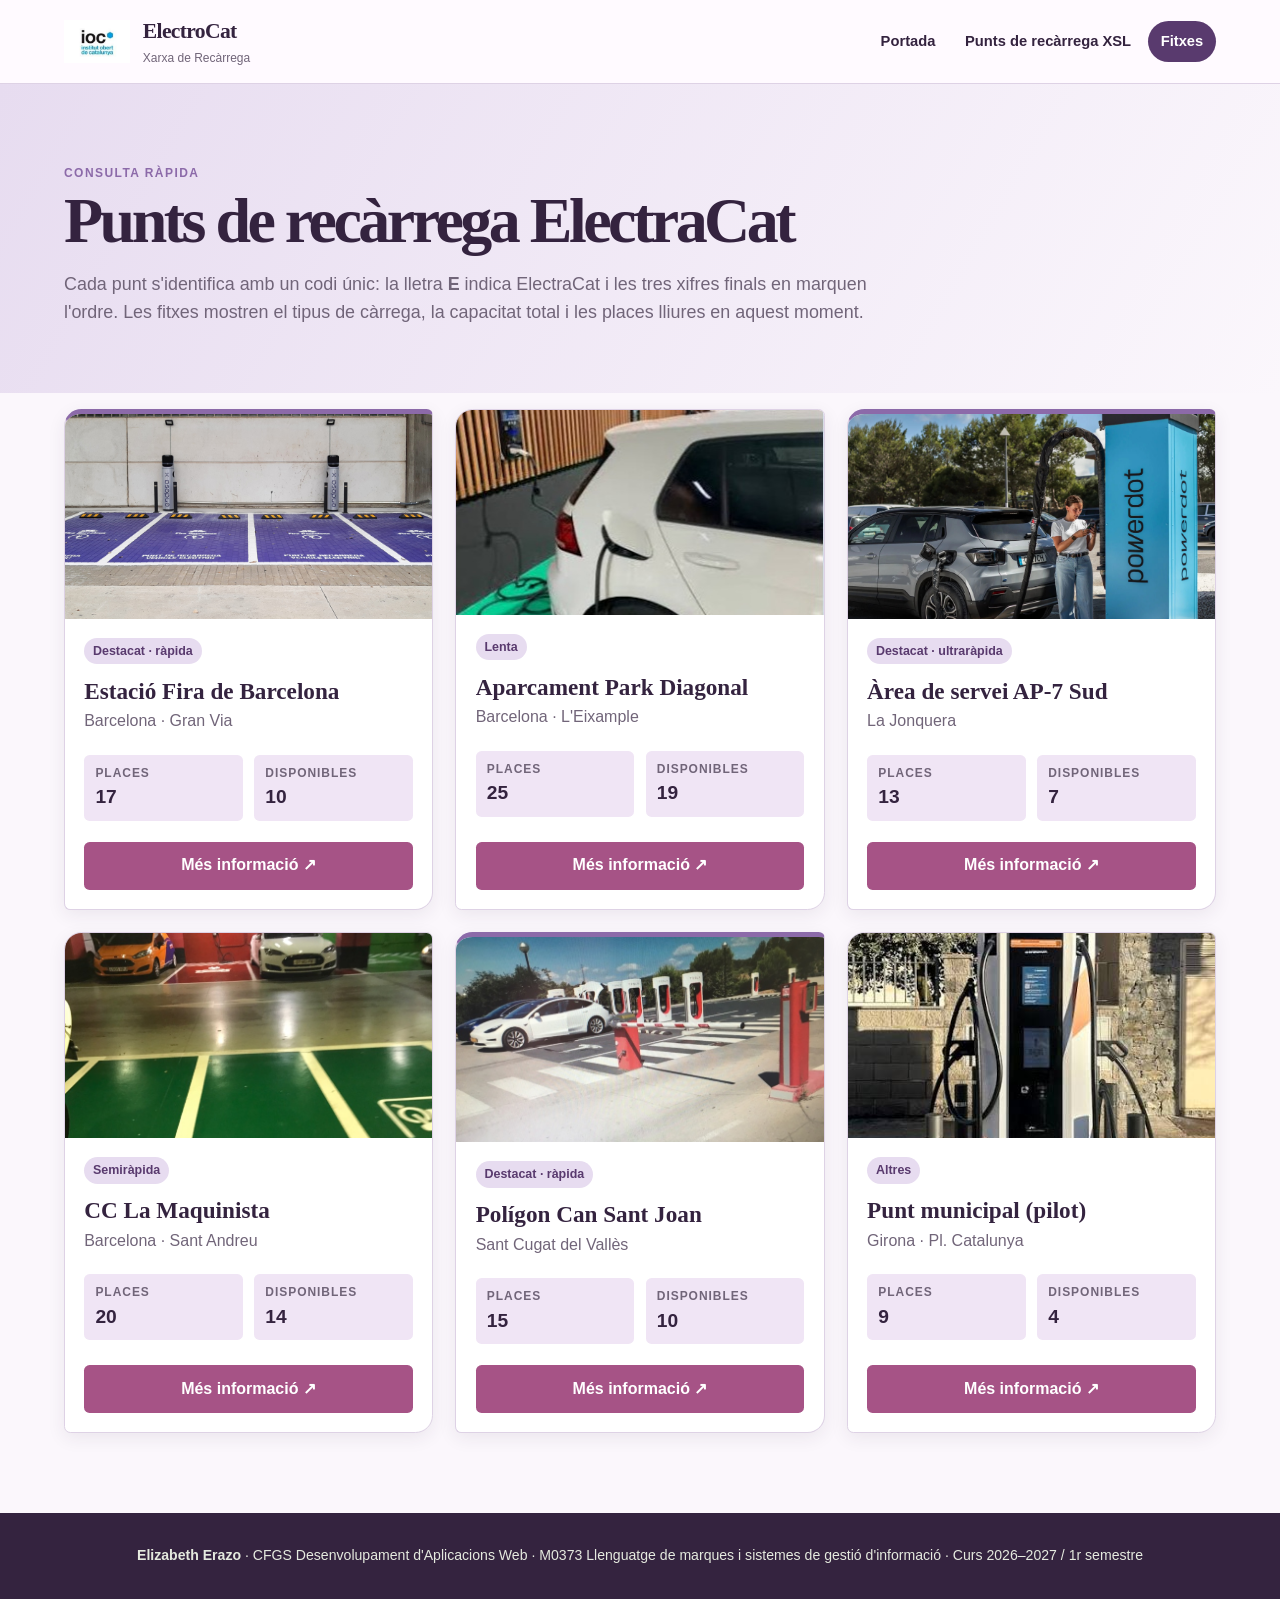
==== fitxes.html @ 40fdbb2b "feat(imp) implementation web ElectroCat work ioc)" ====
<!doctype html>
<html lang="ca">
<head>
  <meta charset="utf-8">
  <meta name="viewport" content="width=device-width, initial-scale=1">
  <title>ElectroCat | Fitxes de punts de recàrrega</title>
  <link rel="stylesheet" href="CSS/fitxes.css">
</head>
<body>
  <header class="site-header"><a class="brand" href="index.html"><img src="imatges/logoIoc.jpg" alt="Logotip de l'IOC"><span><strong>ElectroCat</strong><small>Xarxa de Recàrrega</small></span></a><nav aria-label="Navegació principal"><a href="index.html">Portada</a><a href="electracat_erazo.xml">Punts de recàrrega XSL</a><a class="active" aria-current="page" href="fitxes.html">Fitxes</a></nav></header>
  <main>
    <section class="intro"><p class="eyebrow">Consulta ràpida</p><h1>Punts de recàrrega ElectraCat</h1><p>Cada punt s'identifica amb un codi únic: la lletra <strong>E</strong> indica ElectraCat i les tres xifres finals en marquen l'ordre. Les fitxes mostren el tipus de càrrega, la capacitat total i les places lliures en aquest moment.</p></section>
    <section class="cards" aria-label="Fitxes dels punts de recàrrega">
      <article class="card featured"><img src="imatges/E001.jpg" alt="Estació Fira de Barcelona"><div class="card-body"><span class="tag">Destacat · ràpida</span><h2>Estació Fira de Barcelona</h2><p class="location">Barcelona · Gran Via</p><dl><div><dt>Places</dt><dd>17</dd></div><div><dt>Disponibles</dt><dd>10</dd></div></dl><a class="button" href="https://ca.wikipedia.org/wiki/Barcelona" target="_blank" rel="noopener">Més informació <span aria-hidden="true">↗</span></a></div></article>
      <article class="card"><img src="imatges/E002.jpg" alt="Aparcament Park Diagonal"><div class="card-body"><span class="tag">Lenta</span><h2>Aparcament Park Diagonal</h2><p class="location">Barcelona · L'Eixample</p><dl><div><dt>Places</dt><dd>25</dd></div><div><dt>Disponibles</dt><dd>19</dd></div></dl><a class="button" href="https://ca.wikipedia.org/wiki/Barcelona" target="_blank" rel="noopener">Més informació <span aria-hidden="true">↗</span></a></div></article>
      <article class="card featured"><img src="imatges/E003.jpg" alt="Àrea de servei AP-7 Sud"><div class="card-body"><span class="tag">Destacat · ultraràpida</span><h2>Àrea de servei AP-7 Sud</h2><p class="location">La Jonquera</p><dl><div><dt>Places</dt><dd>13</dd></div><div><dt>Disponibles</dt><dd>7</dd></div></dl><a class="button" href="https://ca.wikipedia.org/wiki/La_Jonquera" target="_blank" rel="noopener">Més informació <span aria-hidden="true">↗</span></a></div></article>
      <article class="card"><img src="imatges/E004.jpg" alt="CC La Maquinista"><div class="card-body"><span class="tag">Semiràpida</span><h2>CC La Maquinista</h2><p class="location">Barcelona · Sant Andreu</p><dl><div><dt>Places</dt><dd>20</dd></div><div><dt>Disponibles</dt><dd>14</dd></div></dl><a class="button" href="https://ca.wikipedia.org/wiki/Barcelona" target="_blank" rel="noopener">Més informació <span aria-hidden="true">↗</span></a></div></article>
      <article class="card featured"><img src="imatges/E005.jpg" alt="Polígon Can Sant Joan"><div class="card-body"><span class="tag">Destacat · ràpida</span><h2>Polígon Can Sant Joan</h2><p class="location">Sant Cugat del Vallès</p><dl><div><dt>Places</dt><dd>15</dd></div><div><dt>Disponibles</dt><dd>10</dd></div></dl><a class="button" href="https://ca.wikipedia.org/wiki/Sant_Cugat_del_Vall%C3%A8s" target="_blank" rel="noopener">Més informació <span aria-hidden="true">↗</span></a></div></article>
      <article class="card"><img src="imatges/E006.jpg" alt="Punt municipal pilot"><div class="card-body"><span class="tag">Altres</span><h2>Punt municipal (pilot)</h2><p class="location">Girona · Pl. Catalunya</p><dl><div><dt>Places</dt><dd>9</dd></div><div><dt>Disponibles</dt><dd>4</dd></div></dl><a class="button" href="https://ca.wikipedia.org/wiki/Girona" target="_blank" rel="noopener">Més informació <span aria-hidden="true">↗</span></a></div></article>
    </section>
  </main>
  <footer><p><strong>Elizabeth Erazo</strong> · CFGS Desenvolupament d'Aplicacions Web · M0373 Llenguatge de marques i sistemes de gestió d'informació · Curs 2026–2027 / 1r semestre</p></footer>
</body>
</html>
---- CSS/fitxes.css ----
@import url("styles.css");

body {
  background: var(--cream);
}

.intro {
  padding: 5rem max(5vw, 1.5rem) 3rem;
  background: linear-gradient(120deg, var(--sage), var(--cream));
}

.intro > * {
  max-width: 850px;
}

.intro h1 {
  margin: .2rem 0 1rem;
  font-family: Georgia, "Times New Roman", serif;
  font-size: clamp(2.5rem, 5vw, 4.5rem);
  line-height: 1.02;
  letter-spacing: -.055em;
}

.intro p:not(.eyebrow) {
  color: var(--muted);
  font-size: 1.12rem;
}

.cards {
  display: grid;
  grid-template-columns: repeat(3, 1fr);
  gap: 1.4rem;
  max-width: 1450px;
  margin: auto;
  padding: 1rem max(5vw, 1.5rem) 5rem;
}

.card {
  display: flex;
  flex-direction: column;
  overflow: hidden;
  border: 1px solid var(--line);
  border-radius: 1.1rem .4rem 1.1rem .4rem;
  background: white;
  box-shadow: 0 5px 18px rgba(52, 35, 63, .08);
  transition: transform .2s, box-shadow .2s;
}

.card:hover {
  transform: translateY(-5px);
  box-shadow: 0 12px 25px rgba(52, 35, 63, .16);
}

.card.featured {
  border-top: 5px solid var(--moss);
}

.card > img {
  width: 100%;
  height: 205px;
  object-fit: cover;
}

.card-body {
  display: flex;
  flex: 1;
  flex-direction: column;
  padding: 1.2rem;
}

.tag {
  align-self: flex-start;
  padding: .22rem .55rem;
  border-radius: 999px;
  background: var(--sage);
  color: var(--forest);
  font-size: .78rem;
  font-weight: 800;
}

.card h2 {
  margin: .85rem 0 .3rem;
  font-family: Georgia, "Times New Roman", serif;
  font-size: 1.45rem;
  line-height: 1.15;
}

.location {
  margin: 0;
  color: var(--muted);
}

dl {
  display: grid;
  grid-template-columns: 1fr 1fr;
  gap: .7rem;
  margin: 1.3rem 0;
}

dl div {
  padding: .55rem .7rem;
  border-radius: .35rem;
  background: var(--sand);
}

dt {
  color: var(--muted);
  font-size: .75rem;
  font-weight: 750;
  letter-spacing: .08em;
  text-transform: uppercase;
}

dd {
  margin: 0;
  font-size: 1.2rem;
  font-weight: 800;
}

.card .button {
  margin-top: auto;
  text-align: center;
}

@media (max-width: 950px) {
  .cards {
    grid-template-columns: repeat(2, 1fr);
  }
}

@media (max-width: 620px) {
  .cards {
    grid-template-columns: 1fr;
  }
}
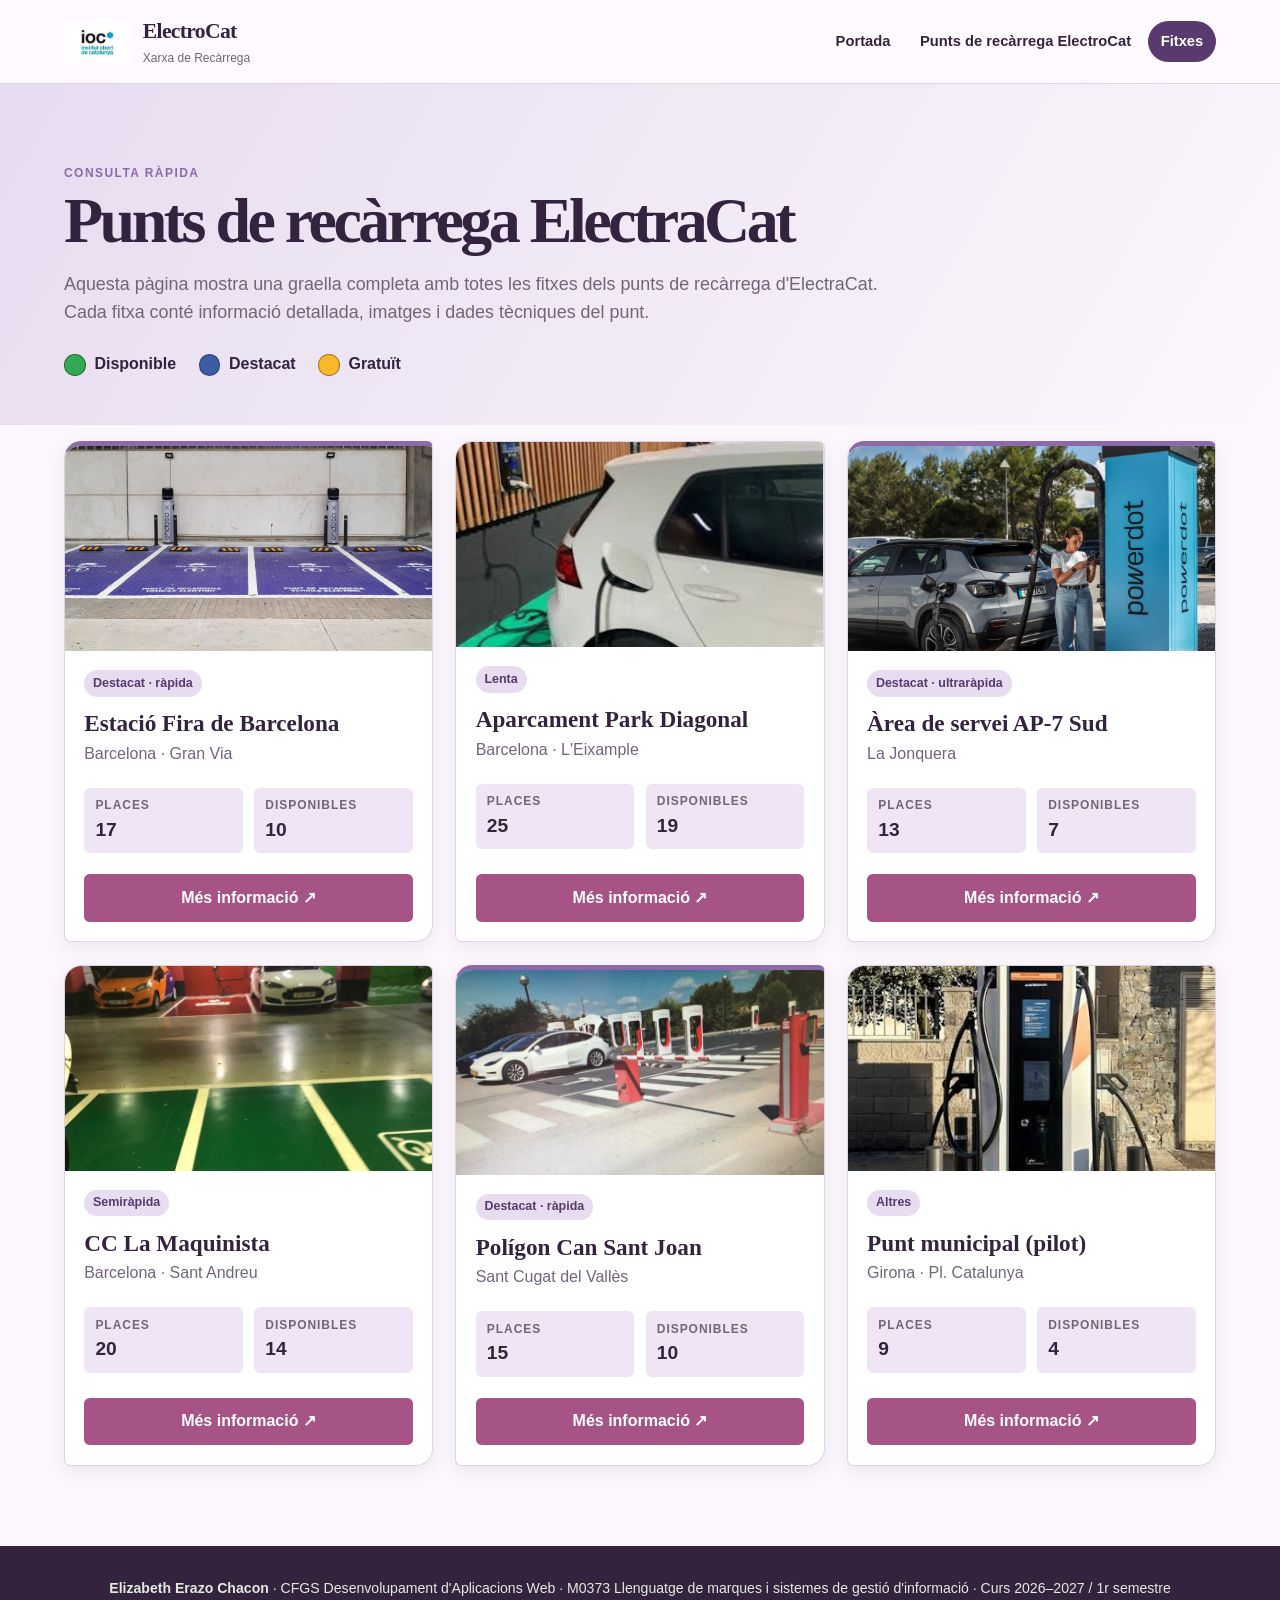
==== commit a8cfb2d9: "feat(add) add details, and readme" ====
--- a/fitxes.html
+++ b/fitxes.html
@@ -7,9 +7,9 @@
   <link rel="stylesheet" href="CSS/fitxes.css">
 </head>
 <body>
-  <header class="site-header"><a class="brand" href="index.html"><img src="imatges/logoIoc.jpg" alt="Logotip de l'IOC"><span><strong>ElectroCat</strong><small>Xarxa de Recàrrega</small></span></a><nav aria-label="Navegació principal"><a href="index.html">Portada</a><a href="electracat_erazo.xml">Punts de recàrrega XSL</a><a class="active" aria-current="page" href="fitxes.html">Fitxes</a></nav></header>
+  <header class="site-header"><a class="brand" href="index.html"><img src="imatges/logoIoc.jpg" alt="Logotip de l'IOC"><span><strong>ElectroCat</strong><small>Xarxa de Recàrrega</small></span></a><nav aria-label="Navegació principal"><a href="index.html">Portada</a><a href="electracat_erazo.xml">Punts de recàrrega ElectroCat</a><a class="active" aria-current="page" href="fitxes.html">Fitxes</a></nav></header>
   <main>
-    <section class="intro"><p class="eyebrow">Consulta ràpida</p><h1>Punts de recàrrega ElectraCat</h1><p>Cada punt s'identifica amb un codi únic: la lletra <strong>E</strong> indica ElectraCat i les tres xifres finals en marquen l'ordre. Les fitxes mostren el tipus de càrrega, la capacitat total i les places lliures en aquest moment.</p></section>
+    <section class="intro"><p class="eyebrow">Consulta ràpida</p><h1>Punts de recàrrega ElectraCat</h1><p>Aquesta pàgina mostra una graella completa amb totes les fitxes dels punts de recàrrega d'ElectraCat. Cada fitxa conté informació detallada, imatges i dades tècniques del punt.</p><ul class="legend" aria-label="Llegenda d'estats"><li><span class="status-dot available" aria-hidden="true"></span>Disponible</li><li><span class="status-dot featured-dot" aria-hidden="true"></span>Destacat</li><li><span class="status-dot free" aria-hidden="true"></span>Gratuït</li></ul></section>
     <section class="cards" aria-label="Fitxes dels punts de recàrrega">
       <article class="card featured"><img src="imatges/E001.jpg" alt="Estació Fira de Barcelona"><div class="card-body"><span class="tag">Destacat · ràpida</span><h2>Estació Fira de Barcelona</h2><p class="location">Barcelona · Gran Via</p><dl><div><dt>Places</dt><dd>17</dd></div><div><dt>Disponibles</dt><dd>10</dd></div></dl><a class="button" href="https://ca.wikipedia.org/wiki/Barcelona" target="_blank" rel="noopener">Més informació <span aria-hidden="true">↗</span></a></div></article>
       <article class="card"><img src="imatges/E002.jpg" alt="Aparcament Park Diagonal"><div class="card-body"><span class="tag">Lenta</span><h2>Aparcament Park Diagonal</h2><p class="location">Barcelona · L'Eixample</p><dl><div><dt>Places</dt><dd>25</dd></div><div><dt>Disponibles</dt><dd>19</dd></div></dl><a class="button" href="https://ca.wikipedia.org/wiki/Barcelona" target="_blank" rel="noopener">Més informació <span aria-hidden="true">↗</span></a></div></article>
@@ -19,6 +19,6 @@
       <article class="card"><img src="imatges/E006.jpg" alt="Punt municipal pilot"><div class="card-body"><span class="tag">Altres</span><h2>Punt municipal (pilot)</h2><p class="location">Girona · Pl. Catalunya</p><dl><div><dt>Places</dt><dd>9</dd></div><div><dt>Disponibles</dt><dd>4</dd></div></dl><a class="button" href="https://ca.wikipedia.org/wiki/Girona" target="_blank" rel="noopener">Més informació <span aria-hidden="true">↗</span></a></div></article>
     </section>
   </main>
-  <footer><p><strong>Elizabeth Erazo</strong> · CFGS Desenvolupament d'Aplicacions Web · M0373 Llenguatge de marques i sistemes de gestió d'informació · Curs 2026–2027 / 1r semestre</p></footer>
+  <footer><p><strong>Elizabeth Erazo Chacon</strong> · CFGS Desenvolupament d'Aplicacions Web · M0373 Llenguatge de marques i sistemes de gestió d'informació · Curs 2026–2027 / 1r semestre</p></footer>
 </body>
 </html>
--- a/CSS/fitxes.css
+++ b/CSS/fitxes.css
@@ -24,6 +24,41 @@
 .intro p:not(.eyebrow) {
   color: var(--muted);
   font-size: 1.12rem;
+}
+
+.legend {
+  display: flex;
+  flex-wrap: wrap;
+  gap: 1.4rem;
+  margin: 1.6rem 0 0;
+  padding: 0;
+  list-style: none;
+}
+
+.legend li {
+  display: flex;
+  align-items: center;
+  gap: .55rem;
+  font-weight: 700;
+}
+
+.status-dot {
+  width: 1.35rem;
+  height: 1.35rem;
+  border: 1px solid rgba(0, 0, 0, .35);
+  border-radius: 50%;
+}
+
+.available {
+  background: #35a853;
+}
+
+.featured-dot {
+  background: #3d5ca8;
+}
+
+.free {
+  background: #f7b928;
 }
 
 .cards {
